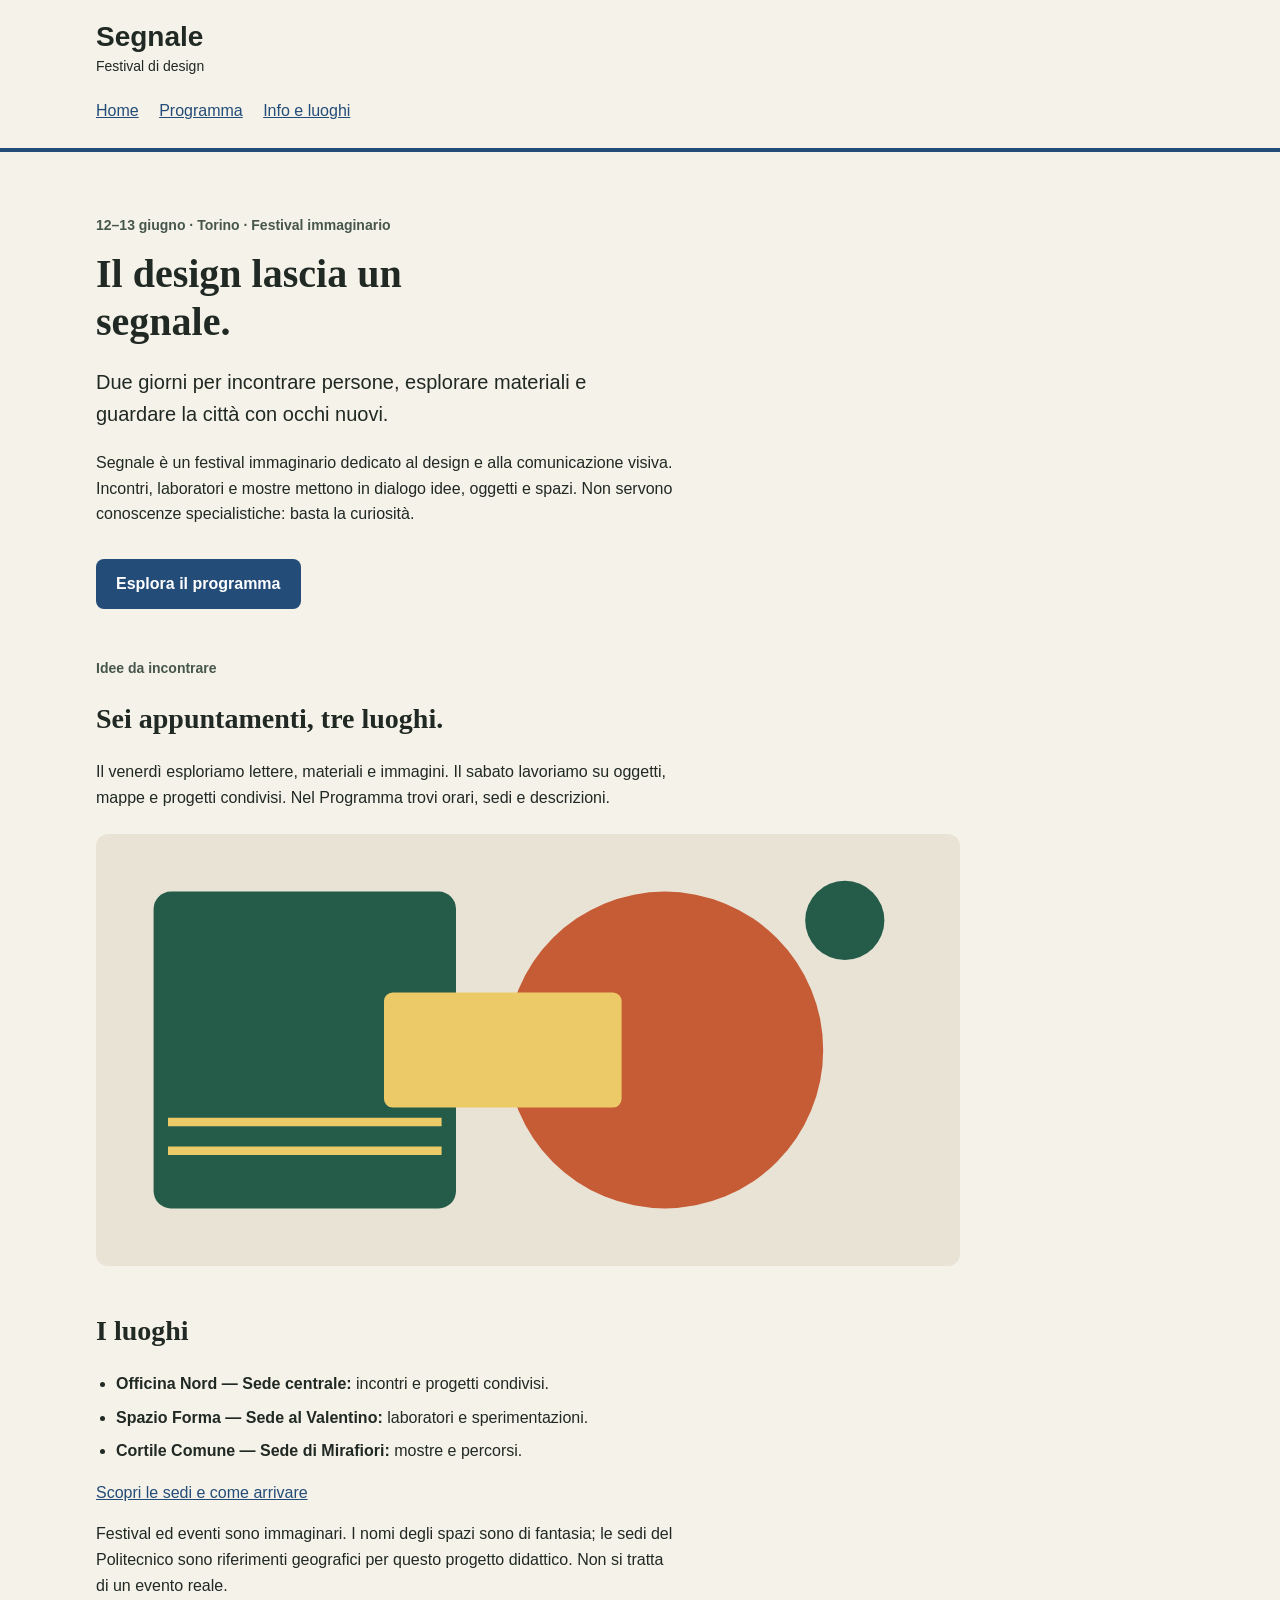
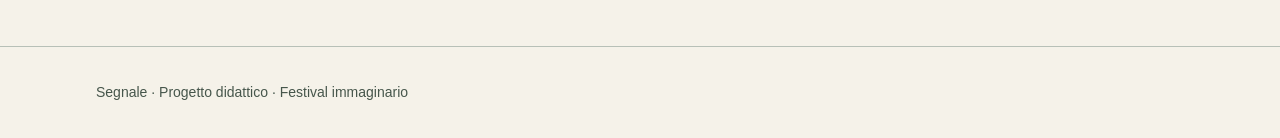
==== index.html @ 15b81104 "errori corretti" ====
<!doctype html>
<html lang="it">
<head>
  <meta charset="utf-8">
  <meta name="viewport" content="width=device-width, initial-scale=1">
  <title>Segnale — Festival di design</title>
  <link rel="stylesheet" href="style.css">
</head>
<body>
  <a class="skip-link" href="#contenuto">Vai al contenuto</a>
  <header class="site-header">
    <div class="container">
      <a class="brand" href="index.html">Segnale<span>Festival di design</span></a>
      <nav>
        <a href="index.html">Home</a>
        <a href="programma.html">Programma</a>
        <a href="info.html">Info e luoghi</a>
      </nav>
    </div>
  </header>

  <main id="contenuto" class="container">
    <section class="intro">
      <p class="eyebrow">12–13 giugno · Torino · Festival immaginario</p>
      <h1 id="titolo-home">Il design lascia un segnale.</h1>
      <p class="lead">Due giorni per incontrare persone, esplorare materiali e guardare la città con occhi nuovi.</p>
      <p class="reading-text">Segnale è un festival immaginario dedicato al design e alla comunicazione visiva. Incontri, laboratori e mostre mettono in dialogo idee, oggetti e spazi. Non servono conoscenze specialistiche: basta la curiosità.</p>
      <a class="button-link" href="programma.html">Esplora il programma</a>
    </section>

    <section class="content-section">
      <p class="eyebrow">Idee da incontrare</p>
      <h2 id="titolo-festival">Sei appuntamenti, tre luoghi.</h2>
      <p class="reading-text">Il venerdì esploriamo lettere, materiali e immagini. Il sabato lavoriamo su oggetti, mappe e progetti condivisi. Nel Programma trovi orari, sedi e descrizioni.</p>
      <img class="festival-image" src="assets/festival.svg" alt="Composizione geometrica di cerchi e rettangoli nei colori del festival" width="1200" height="600">
    </section>

    <section class="content-section">
      <h2 id="titolo-luoghi">I luoghi</h2>
      <ul class="venues">
        <li><strong>Officina Nord — Sede centrale:</strong> incontri e progetti condivisi.</li>
        <li><strong>Spazio Forma — Sede al Valentino:</strong> laboratori e sperimentazioni.</li>
        <li><strong>Cortile Comune — Sede di Mirafiori:</strong> mostre e percorsi.</li>
      </ul>
      <p><a href="info.html">Scopri le sedi e come arrivare</a></p>
      <p class="reading-text">Festival ed eventi sono immaginari. I nomi degli spazi sono di fantasia; le sedi del Politecnico sono riferimenti geografici per questo progetto didattico. Non si tratta di un evento reale.</p>
    </section>
  </main>

  <footer class="site-footer"><div class="container"><p>Segnale · Progetto didattico · Festival immaginario</p></div></footer>
</body>
</html>
---- style.css ----
/* Segnale: esempio completo della consegna su Home e Programma. */

/* Valori condivisi: le regole interessate li richiamano con var(). */
:root {
  --colore-primario: #234c78;
  --colore-primario-scuro: #163454;
  --colore-sfondo: #f5f2e9;
  --colore-testo: #202923;
  --font-testo: Arial, Helvetica, sans-serif;
  --font-titoli: Georgia, "Times New Roman", serif;
}

* {
  box-sizing: border-box;
}

body {
  margin: 0;
  background: var(--colore-sfondo);
  color: var(--colore-testo);
  font-family: var(--font-testo);
  font-size: 1rem;
  line-height: 1.6;
}

a {
  color: var(--colore-primario);
}

a:hover {
  text-decoration: underline;
}

a:focus {
  outline: 3px solid var(--colore-testo);
}

.container {
  width: 92%;
  max-width: 68rem;
  margin: 0 auto;
}

.site-header {
  padding: 1.25rem 0;
  border-bottom: 4px solid var(--colore-primario);
}

.brand {
  display: inline-block;
  color: var(--colore-testo);
  font-size: 1.75rem;
  font-weight: bold;
  line-height: 1.2;
  text-decoration: none;
}

.brand span {
  display: block;
  margin-top: 0.25rem;
  font-size: 0.875rem;
  font-weight: normal;
}

nav {
  margin-top: 1rem;
}

nav a {
  display: inline-block;
  margin-right: 1rem;
  padding: 0.25rem 0;
}


.intro {
  padding: 3rem 0 1rem;
}

.eyebrow,
.event-meta {
  color: #46564b;
  font-size: 0.875rem;
  font-weight: bold;
}

h1,
h2,
h3 {
  font-family: var(--font-titoli);
  line-height: 1.2;
}

h1 {
  max-width: 18ch;
  margin: 0.75rem 0 1.25rem;
  font-size: 2.5rem;
}

h2 {
  font-size: 1.75rem;
}

h3 {
  margin: 0.5rem 0 0.75rem;
  font-size: 1.375rem;
}

.lead {
  max-width: 48ch;
  font-size: 1.25rem;
}

.reading-text {
  max-width: 65ch;
}

.button-link {
  display: inline-block;
  margin-top: 1rem;
  padding: 0.75rem 1.25rem;
  border-radius: 0.5rem;
  background: var(--colore-primario);
  color: #ffffff;
  font-weight: bold;
  text-decoration: none;
}

.button-link:hover {
  background: var(--colore-primario-scuro);
}

.content-section {
  margin: 2rem 0 3rem;
}

.festival-image {
  display: block;
  width: 100%;
  max-width: 54rem;
  height: auto;
  margin-top: 1.5rem;
  border-radius: 0.75rem;
}

.venues {
  padding-left: 1.25rem;
}

.venues li {
  margin-bottom: 0.5rem;
}

/* Disposizione di base: una colonna. */
.event-grid {
  display: grid;
  grid-template-columns: 1fr;
  gap: 2rem;
}

.event-card {
  overflow: hidden;
  border: 1px solid #b7c0b7;
  border-radius: 0.75rem;
  background: #ffffff;
}

.event-card img {
  display: block;
  width: 100%;
  height: auto;
}

.event-body {
  padding: 1.5rem;
}

.event-place {
  margin-bottom: 0;
  color: #46564b;
  font-size: 0.875rem;
}

.site-footer {
  padding: 1.25rem 0;
  border-top: 1px solid #b7c0b7;
  color: #46564b;
  font-size: 0.875rem;
}

.skip-link {
  position: absolute;
  top: -6rem;
  left: 1rem;
  padding: 0.75rem 1rem;
  background: #ffffff;
  color: var(--colore-testo);
}

.skip-link:focus {
  top: 1rem;
}

/* Da 600 px: due colonne. */
@media (min-width: 600px) {
  .event-grid {
    grid-template-columns: repeat(2, 1fr);
  }
}

/* Da 1024 px: tre colonne. Questa regola segue quella da 600 px. */
@media (min-width: 1024px) {
  .event-grid {
    grid-template-columns: repeat(3, 1fr);
  }
}

/* Info e luoghi: componenti aggiunti al sito esistente. */
button {
  padding: 0.65rem 0.5rem;
  border: 2px solid var(--colore-primario);
  border-radius: 0.5rem;
  background: var(--colore-primario);
  color: #ffffff;
  font-family: var(--font-testo);
  font-size: 1rem;
  font-weight: bold;
  cursor: pointer;
}

button:hover {
  background: var(--colore-primario-scuro);
}

button:focus {
  outline: 3px solid var(--colore-testo);
}

.venue-gallery {
  max-width: 54rem;
}

.venue-swiper {
  width: 100%;
}

.venue-slide {
  margin: 0;
  overflow: hidden;
  border: 1px solid #b7c0b7;
  border-radius: 0.75rem;
  background: #ffffff;
}

.venue-slide img {
  display: block;
  width: 100%;
  height: auto;
}

.venue-slide figcaption {
  padding: 1.25rem;
}

.gallery-controls {
  display: grid;
  grid-template-columns: repeat(2, 1fr);
  gap: 0.75rem;
  margin-top: 1rem;
}

.gallery-count {
  margin: 0.75rem 0 0;
  text-align: center;
}

@media (max-width: 319px) {
  .gallery-label {
    font-size: 0;
  }
}

.map-container {
  margin: 1.5rem 0;
  overflow: hidden;
  border: 1px solid #b7c0b7;
  border-radius: 0.75rem;
  background: #ffffff;
}

.map-container iframe {
  display: block;
  width: 100%;
  height: 28rem;
  border: 0;
}

.venue-addresses {
  display: grid;
  grid-template-columns: 1fr;
  gap: 1.5rem;
}

.venue-address {
  padding: 1.25rem;
  border: 1px solid #b7c0b7;
  border-radius: 0.75rem;
}

.teaching-note {
  margin-top: 2rem;
}

@media (min-width: 768px) {
  .venue-addresses {
    grid-template-columns: repeat(3, 1fr);
  }
}
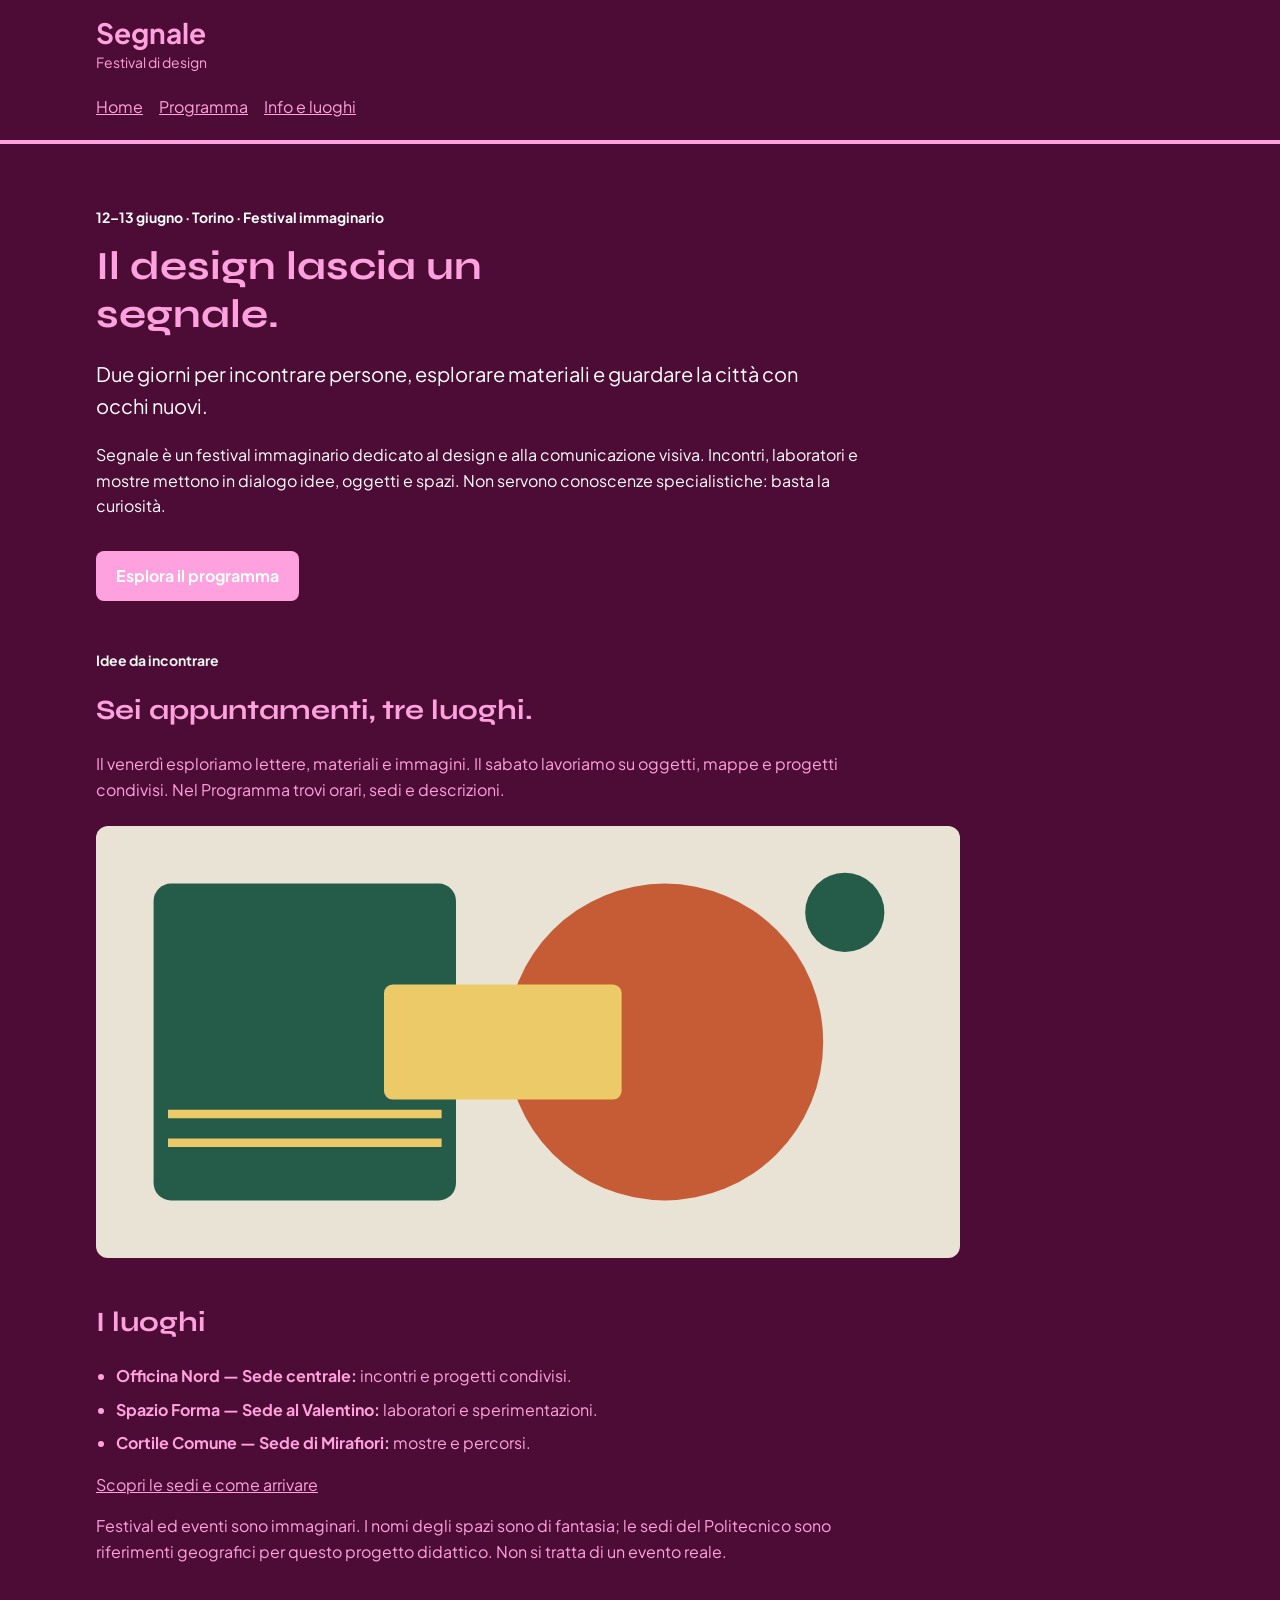
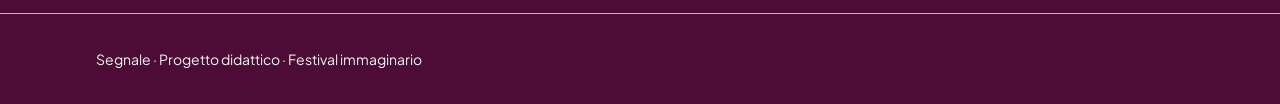
==== commit 77578ccd: "cambio di immagini, colori e font" ====
--- a/index.html
+++ b/index.html
@@ -1,52 +1,62 @@
 <!doctype html>
-<html lang="it">
-<head>
-  <meta charset="utf-8">
-  <meta name="viewport" content="width=device-width, initial-scale=1">
-  <title>Segnale — Festival di design</title>
-  <link rel="stylesheet" href="style.css">
-</head>
-<body>
-  <a class="skip-link" href="#contenuto">Vai al contenuto</a>
-  <header class="site-header">
-    <div class="container">
-      <a class="brand" href="index.html">Segnale<span>Festival di design</span></a>
-      <nav>
-        <a href="index.html">Home</a>
-        <a href="programma.html">Programma</a>
-        <a href="info.html">Info e luoghi</a>
-      </nav>
-    </div>
-  </header>
+  <html lang="it">
+  <head>
+    <meta charset="utf-8">
+    <meta name="viewport" content="width=device-width, initial-scale=1">
+    <title>Segnale — Festival di design</title>
+    <link rel="preconnect" href="https://fonts.googleapis.com">
+   <link rel="preconnect" href="https://fonts.gstatic.com" crossorigin>
+    <link href="https://fonts.googleapis.com/css2?family=Syne:wght@400..800&display=swap" rel="stylesheet">
+    <link rel="preconnect" href="https://fonts.googleapis.com">
+    <link rel="preconnect" href="https://fonts.gstatic.com" crossorigin>
+  <link href="https://fonts.googleapis.com/css2?family=Plus+Jakarta+Sans:wght@400;700&display=swap" rel="stylesheet">
+<link rel="stylesheet" href="style.css">
+  </head>
+  <body>
+    <a class="skip-link" href="#contenuto">Vai al contenuto</a>
+    <header class="site-header">
+      <div class="container">
+        <a class="brand" href="index.html">Segnale<span>Festival di design</span></a>
+        <nav>
+          <a href="index.html">Home</a>
+          <a href="programma.html">Programma</a>
+          <a href="info.html">Info e luoghi</a>
+        </nav>
+      </div>
+    </header>
 
-  <main id="contenuto" class="container">
-    <section class="intro">
-      <p class="eyebrow">12–13 giugno · Torino · Festival immaginario</p>
-      <h1 id="titolo-home">Il design lascia un segnale.</h1>
-      <p class="lead">Due giorni per incontrare persone, esplorare materiali e guardare la città con occhi nuovi.</p>
-      <p class="reading-text">Segnale è un festival immaginario dedicato al design e alla comunicazione visiva. Incontri, laboratori e mostre mettono in dialogo idee, oggetti e spazi. Non servono conoscenze specialistiche: basta la curiosità.</p>
-      <a class="button-link" href="programma.html">Esplora il programma</a>
-    </section>
 
-    <section class="content-section">
-      <p class="eyebrow">Idee da incontrare</p>
-      <h2 id="titolo-festival">Sei appuntamenti, tre luoghi.</h2>
-      <p class="reading-text">Il venerdì esploriamo lettere, materiali e immagini. Il sabato lavoriamo su oggetti, mappe e progetti condivisi. Nel Programma trovi orari, sedi e descrizioni.</p>
-      <img class="festival-image" src="assets/festival.svg" alt="Composizione geometrica di cerchi e rettangoli nei colori del festival" width="1200" height="600">
-    </section>
+    <main id="contenuto" class="container">
+      <section class="intro">
+        <p class="eyebrow">12–13 giugno · Torino · Festival immaginario</p>
+        <h1 id="titolo-home">Il design lascia un segnale.</h1>
+        <p class="lead">Due giorni per incontrare persone, esplorare materiali e guardare la città con occhi nuovi.</p>
+        <p class="reading-text">Segnale è un festival immaginario dedicato al design e alla comunicazione visiva. Incontri, laboratori e mostre mettono in dialogo idee, oggetti e spazi. Non servono conoscenze specialistiche: basta la curiosità.</p>
+        <a class="button-link" href="programma.html">Esplora il programma</a>
+      </section>
 
-    <section class="content-section">
-      <h2 id="titolo-luoghi">I luoghi</h2>
-      <ul class="venues">
-        <li><strong>Officina Nord — Sede centrale:</strong> incontri e progetti condivisi.</li>
-        <li><strong>Spazio Forma — Sede al Valentino:</strong> laboratori e sperimentazioni.</li>
-        <li><strong>Cortile Comune — Sede di Mirafiori:</strong> mostre e percorsi.</li>
-      </ul>
-      <p><a href="info.html">Scopri le sedi e come arrivare</a></p>
-      <p class="reading-text">Festival ed eventi sono immaginari. I nomi degli spazi sono di fantasia; le sedi del Politecnico sono riferimenti geografici per questo progetto didattico. Non si tratta di un evento reale.</p>
-    </section>
-  </main>
 
-  <footer class="site-footer"><div class="container"><p>Segnale · Progetto didattico · Festival immaginario</p></div></footer>
-</body>
-</html>
+      <section class="content-section">
+        <p class="eyebrow">Idee da incontrare</p>
+        <h2 id="titolo-festival">Sei appuntamenti, tre luoghi.</h2>
+        <p class="reading-text">Il venerdì esploriamo lettere, materiali e immagini. Il sabato lavoriamo su oggetti, mappe e progetti condivisi. Nel Programma trovi orari, sedi e descrizioni.</p>
+        <img class="festival-image" src="assets/festival.svg" alt="Composizione geometrica di cerchi e rettangoli nei colori del festival" width="1200" height="600">
+      </section>
+
+
+      <section class="content-section">
+        <h2 id="titolo-luoghi">I luoghi</h2>
+        <ul class="venues">
+          <li><strong>Officina Nord — Sede centrale:</strong> incontri e progetti condivisi.</li>
+          <li><strong>Spazio Forma — Sede al Valentino:</strong> laboratori e sperimentazioni.</li>
+          <li><strong>Cortile Comune — Sede di Mirafiori:</strong> mostre e percorsi.</li>
+        </ul>
+        <p><a href="info.html">Scopri le sedi e come arrivare</a></p>
+        <p class="reading-text">Festival ed eventi sono immaginari. I nomi degli spazi sono di fantasia; le sedi del Politecnico sono riferimenti geografici per questo progetto didattico. Non si tratta di un evento reale.</p>
+      </section>
+    </main>
+
+
+    <footer class="site-footer"><div class="container"><p>Segnale · Progetto didattico · Festival immaginario</p></div></footer>
+  </body>
+  </html>
--- a/style.css
+++ b/style.css
@@ -1,18 +1,25 @@
 /* Segnale: esempio completo della consegna su Home e Programma. */
+
 
 /* Valori condivisi: le regole interessate li richiamano con var(). */
 :root {
-  --colore-primario: #234c78;
-  --colore-primario-scuro: #163454;
-  --colore-sfondo: #f5f2e9;
-  --colore-testo: #202923;
-  --font-testo: Arial, Helvetica, sans-serif;
-  --font-titoli: Georgia, "Times New Roman", serif;
-}
+  --colore-primario: #ffa1de;
+  --colore-primario-scuro: #e63edb;
+  --colore-sfondo: #4d0c36;
+  --colore-testo: #ffa1de;
+  --colore-testo-secondario: #ecf5ef;
+  --colore-testo-secondario-card: #4d0c36;
+  --font-testo: "Plus Jakarta Sans", Arial, Helvetica, sans-serif;
+  --font-titoli: "Syne", Georgia, serif;
+
+
+}
+
 
 * {
   box-sizing: border-box;
 }
+
 
 body {
   margin: 0;
@@ -23,17 +30,21 @@
   line-height: 1.6;
 }
 
+
 a {
   color: var(--colore-primario);
 }
 
+
 a:hover {
   text-decoration: underline;
 }
 
+
 a:focus {
   outline: 3px solid var(--colore-testo);
 }
+
 
 .container {
   width: 92%;
@@ -41,10 +52,29 @@
   margin: 0 auto;
 }
 
+
 .site-header {
-  padding: 1.25rem 0;
+  position: sticky;
+  top: 0;
+  z-index: 1000;
+  padding: 1rem 0;
   border-bottom: 4px solid var(--colore-primario);
-}
+  background: var(--colore-sfondo);
+}
+
+
+@media (max-width: 599px) {
+  .site-header {
+    padding: 0.5rem 0;
+  }
+
+
+  nav {
+    margin-top: 0.5rem;
+    gap: 0;
+  }
+}
+
 
 .brand {
   display: inline-block;
@@ -55,6 +85,7 @@
   text-decoration: none;
 }
 
+
 .brand span {
   display: block;
   margin-top: 0.25rem;
@@ -62,27 +93,64 @@
   font-weight: normal;
 }
 
+
 nav {
+  display: flex;
+  flex-direction: column;
+  align-items: flex-start;
+  gap: 0.25rem;
   margin-top: 1rem;
 }
+
 
 nav a {
   display: inline-block;
-  margin-right: 1rem;
+  margin-right: 0;
   padding: 0.25rem 0;
 }
+
+
+@media (min-width: 600px) {
+  nav {
+    flex-direction: row;
+    flex-wrap: wrap;
+    align-items: center;
+    gap: 0.5rem 1rem;
+  }
+}
+
+
+
+
 
 
 .intro {
   padding: 3rem 0 1rem;
 }
 
+
+.intro h1,
+.intro h2,
+.intro p {
+  color: #ffffff;
+}
+
+
+.intro h1,
+.intro h2 {
+  color: var(--colore-testo);
+}
+
+
+
+
 .eyebrow,
 .event-meta {
-  color: #46564b;
+  color: var(--colore-testo-secondario);
   font-size: 0.875rem;
   font-weight: bold;
 }
+
 
 h1,
 h2,
@@ -91,29 +159,35 @@
   line-height: 1.2;
 }
 
+
 h1 {
   max-width: 18ch;
   margin: 0.75rem 0 1.25rem;
   font-size: 2.5rem;
 }
 
+
 h2 {
   font-size: 1.75rem;
 }
+
 
 h3 {
   margin: 0.5rem 0 0.75rem;
   font-size: 1.375rem;
 }
 
+
 .lead {
   max-width: 48ch;
   font-size: 1.25rem;
 }
 
+
 .reading-text {
   max-width: 65ch;
 }
+
 
 .button-link {
   display: inline-block;
@@ -126,13 +200,16 @@
   text-decoration: none;
 }
 
+
 .button-link:hover {
   background: var(--colore-primario-scuro);
 }
 
+
 .content-section {
   margin: 2rem 0 3rem;
 }
+
 
 .festival-image {
   display: block;
@@ -143,13 +220,16 @@
   border-radius: 0.75rem;
 }
 
+
 .venues {
   padding-left: 1.25rem;
 }
 
+
 .venues li {
   margin-bottom: 0.5rem;
 }
+
 
 /* Disposizione di base: una colonna. */
 .event-grid {
@@ -158,12 +238,14 @@
   gap: 2rem;
 }
 
+
 .event-card {
   overflow: hidden;
   border: 1px solid #b7c0b7;
   border-radius: 0.75rem;
-  background: #ffffff;
-}
+  background: #efe8ec;
+}
+
 
 .event-card img {
   display: block;
@@ -171,22 +253,37 @@
   height: auto;
 }
 
+
 .event-body {
   padding: 1.5rem;
-}
+  color: #4d0c36;
+}
+
+
+
 
 .event-place {
   margin-bottom: 0;
-  color: #46564b;
+  color: var(--colore-testo-secondario);
   font-size: 0.875rem;
 }
+
+
+.event-card .event-meta,
+.event-card .event-place {
+  color: var(--colore-testo-secondario-card);
+}
+
+
+
 
 .site-footer {
   padding: 1.25rem 0;
   border-top: 1px solid #b7c0b7;
-  color: #46564b;
+  color: var(--colore-testo-secondario);
   font-size: 0.875rem;
 }
+
 
 .skip-link {
   position: absolute;
@@ -197,9 +294,11 @@
   color: var(--colore-testo);
 }
 
+
 .skip-link:focus {
   top: 1rem;
 }
+
 
 /* Da 600 px: due colonne. */
 @media (min-width: 600px) {
@@ -208,12 +307,14 @@
   }
 }
 
+
 /* Da 1024 px: tre colonne. Questa regola segue quella da 600 px. */
 @media (min-width: 1024px) {
   .event-grid {
     grid-template-columns: repeat(3, 1fr);
   }
 }
+
 
 /* Info e luoghi: componenti aggiunti al sito esistente. */
 button {
@@ -228,21 +329,26 @@
   cursor: pointer;
 }
 
+
 button:hover {
   background: var(--colore-primario-scuro);
 }
 
+
 button:focus {
   outline: 3px solid var(--colore-testo);
 }
 
+
 .venue-gallery {
   max-width: 54rem;
 }
 
+
 .venue-swiper {
   width: 100%;
 }
+
 
 .venue-slide {
   margin: 0;
@@ -252,15 +358,18 @@
   background: #ffffff;
 }
 
+
 .venue-slide img {
   display: block;
   width: 100%;
   height: auto;
 }
 
+
 .venue-slide figcaption {
   padding: 1.25rem;
 }
+
 
 .gallery-controls {
   display: grid;
@@ -269,16 +378,19 @@
   margin-top: 1rem;
 }
 
+
 .gallery-count {
   margin: 0.75rem 0 0;
   text-align: center;
 }
 
+
 @media (max-width: 319px) {
   .gallery-label {
     font-size: 0;
   }
 }
+
 
 .map-container {
   margin: 1.5rem 0;
@@ -288,6 +400,7 @@
   background: #ffffff;
 }
 
+
 .map-container iframe {
   display: block;
   width: 100%;
@@ -295,21 +408,25 @@
   border: 0;
 }
 
+
 .venue-addresses {
   display: grid;
   grid-template-columns: 1fr;
   gap: 1.5rem;
 }
 
+
 .venue-address {
   padding: 1.25rem;
   border: 1px solid #b7c0b7;
   border-radius: 0.75rem;
 }
 
+
 .teaching-note {
   margin-top: 2rem;
 }
+
 
 @media (min-width: 768px) {
   .venue-addresses {
